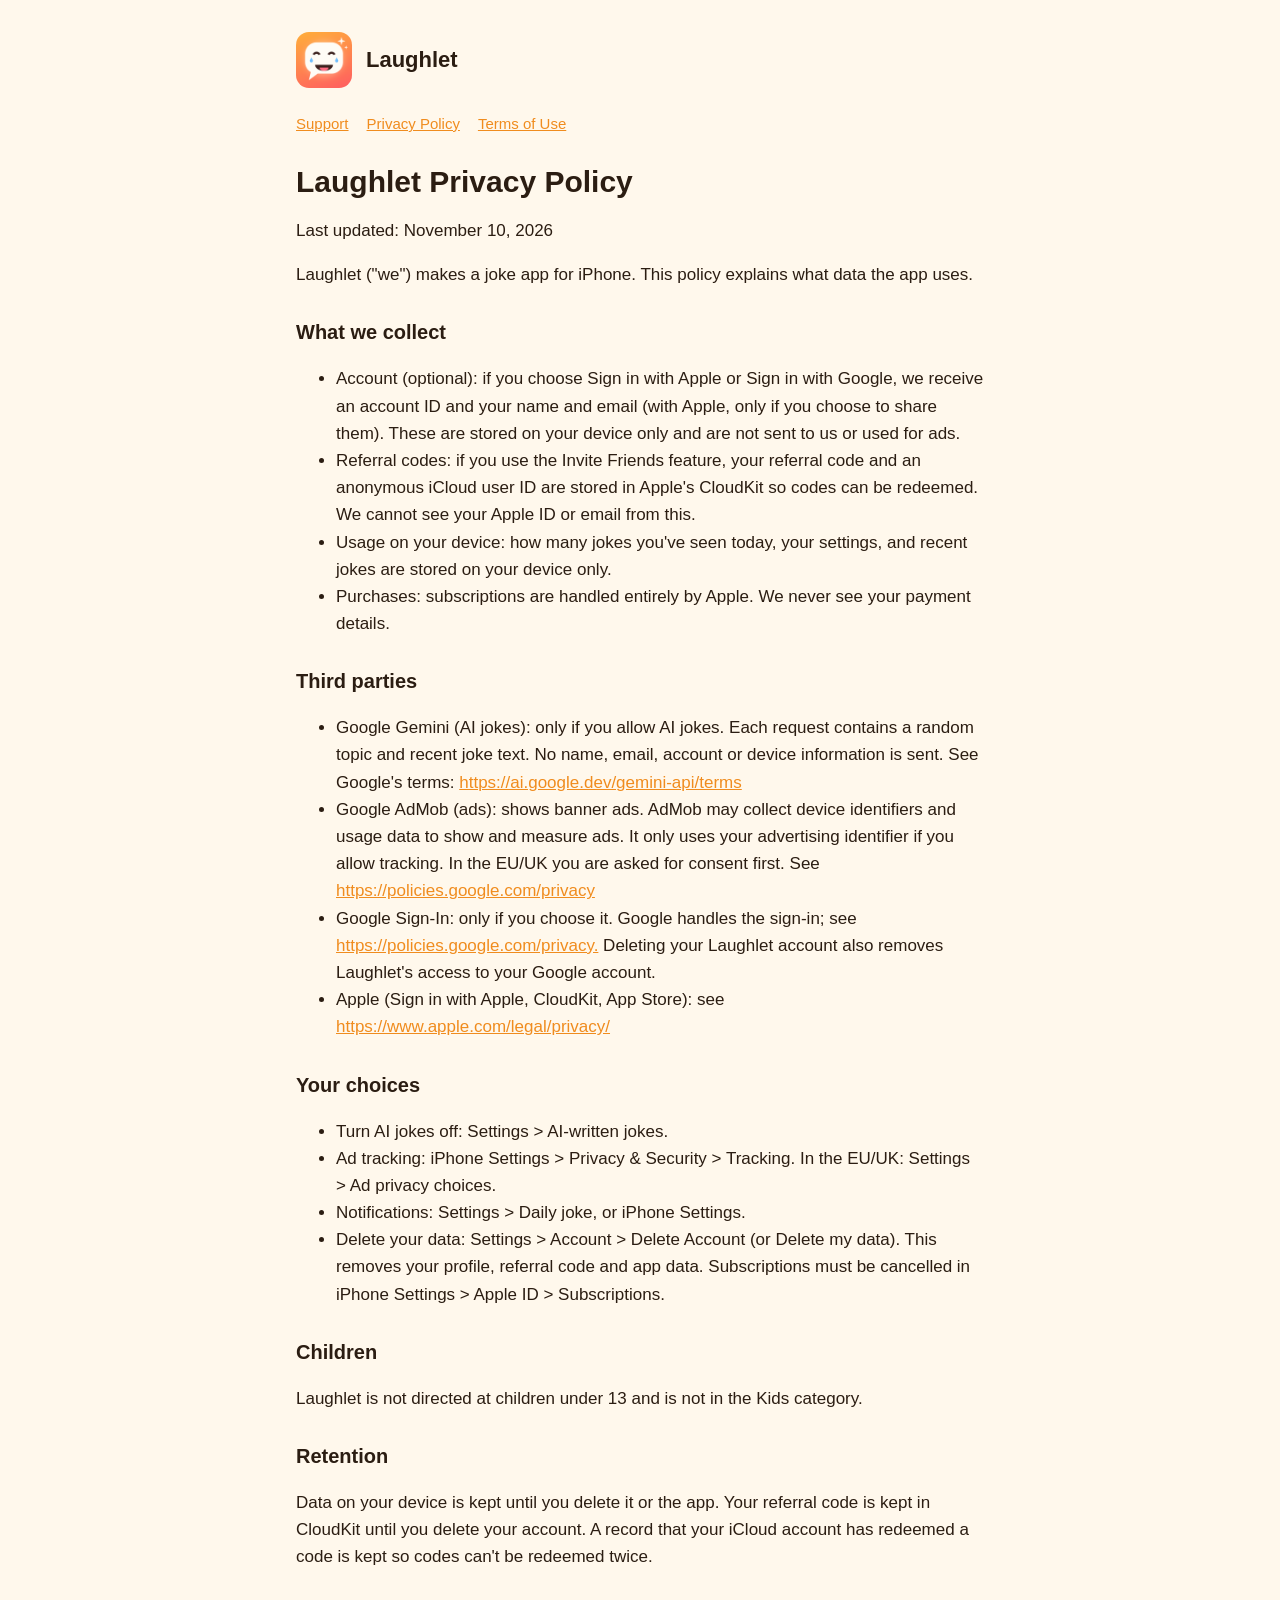
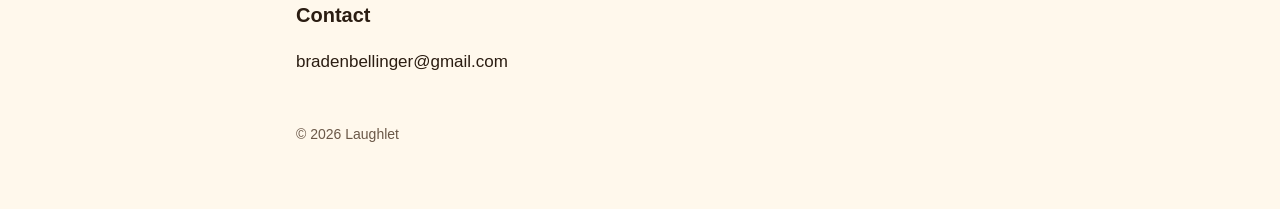
==== privacy.html @ 249e3952 "Add Laughlet website: home, support, privacy, terms Co-Authored-By: Claude Opus 5.5 <noreply@anthrop" ====
<!doctype html>
<html lang="en">
<head>
  <meta charset="utf-8">
  <meta name="viewport" content="width=device-width, initial-scale=1">
  <title>Laughlet Privacy Policy</title>
  <link rel="stylesheet" href="style.css">
</head>
<body>
<main>
  <header><img src="icon.png" alt=""><a href="index.html">Laughlet</a></header>
  <nav><a href="support.html">Support</a><a href="privacy.html">Privacy Policy</a><a href="terms.html">Terms of Use</a></nav>
  <h1>Laughlet Privacy Policy</h1>
  <p>Last updated: November 10, 2026</p>
  <p>Laughlet (&quot;we&quot;) makes a joke app for iPhone. This policy explains what data the app uses.</p>
  <h2>What we collect</h2>
  <ul>
  <li>Account (optional): if you choose Sign in with Apple or Sign in with Google, we receive an account ID and your name and email (with Apple, only if you choose to share them). These are stored on your device only and are not sent to us or used for ads.</li>
  <li>Referral codes: if you use the Invite Friends feature, your referral code and an anonymous iCloud user ID are stored in Apple&#x27;s CloudKit so codes can be redeemed. We cannot see your Apple ID or email from this.</li>
  <li>Usage on your device: how many jokes you&#x27;ve seen today, your settings, and recent jokes are stored on your device only.</li>
  <li>Purchases: subscriptions are handled entirely by Apple. We never see your payment details.</li>
  </ul>
  <h2>Third parties</h2>
  <ul>
  <li>Google Gemini (AI jokes): only if you allow AI jokes. Each request contains a random topic and recent joke text. No name, email, account or device information is sent. See Google&#x27;s terms: <a href="https://ai.google.dev/gemini-api/terms">https://ai.google.dev/gemini-api/terms</a></li>
  <li>Google AdMob (ads): shows banner ads. AdMob may collect device identifiers and usage data to show and measure ads. It only uses your advertising identifier if you allow tracking. In the EU/UK you are asked for consent first. See <a href="https://policies.google.com/privacy">https://policies.google.com/privacy</a></li>
  <li>Google Sign-In: only if you choose it. Google handles the sign-in; see <a href="https://policies.google.com/privacy.">https://policies.google.com/privacy.</a> Deleting your Laughlet account also removes Laughlet&#x27;s access to your Google account.</li>
  <li>Apple (Sign in with Apple, CloudKit, App Store): see <a href="https://www.apple.com/legal/privacy/">https://www.apple.com/legal/privacy/</a></li>
  </ul>
  <h2>Your choices</h2>
  <ul>
  <li>Turn AI jokes off: Settings &gt; AI-written jokes.</li>
  <li>Ad tracking: iPhone Settings &gt; Privacy &amp; Security &gt; Tracking. In the EU/UK: Settings &gt; Ad privacy choices.</li>
  <li>Notifications: Settings &gt; Daily joke, or iPhone Settings.</li>
  <li>Delete your data: Settings &gt; Account &gt; Delete Account (or Delete my data). This removes your profile, referral code and app data. Subscriptions must be cancelled in iPhone Settings &gt; Apple ID &gt; Subscriptions.</li>
  </ul>
  <h2>Children</h2>
  <p>Laughlet is not directed at children under 13 and is not in the Kids category.</p>
  <h2>Retention</h2>
  <p>Data on your device is kept until you delete it or the app. Your referral code is kept in CloudKit until you delete your account. A record that your iCloud account has redeemed a code is kept so codes can&#x27;t be redeemed twice.</p>
  <h2>Contact</h2>
  <p>bradenbellinger@gmail.com</p>
  <footer>© 2026 Laughlet</footer>
</main>
</body>
</html>
---- style.css ----
:root {
  --bg: #fff8ec;
  --text: #2b1d12;
  --muted: #6b5848;
  --accent: #f08c1e;
  --card: #ffffff;
}
@media (prefers-color-scheme: dark) {
  :root { --bg: #1d1712; --text: #f6ede4; --muted: #b9a898; --accent: #ffa64a; --card: #2a221b; }
}
* { box-sizing: border-box; }
body {
  margin: 0;
  background: var(--bg);
  color: var(--text);
  font: 17px/1.6 -apple-system, BlinkMacSystemFont, "Segoe UI", Roboto, Helvetica, Arial, sans-serif;
}
main { max-width: 720px; margin: 0 auto; padding: 32px 16px 64px; }
header { display: flex; align-items: center; gap: 14px; margin-bottom: 24px; }
header img { width: 56px; height: 56px; border-radius: 13px; }
header a { color: inherit; text-decoration: none; font-weight: 700; font-size: 22px; }
nav { display: flex; gap: 18px; flex-wrap: wrap; margin-bottom: 28px; font-size: 15px; }
a { color: var(--accent); }
h1 { font-size: 30px; line-height: 1.2; margin: 0 0 8px; }
h2 { font-size: 20px; margin: 28px 0 8px; }
.muted { color: var(--muted); font-size: 15px; }
.card { background: var(--card); border-radius: 16px; padding: 20px; margin: 20px 0; }
footer { margin-top: 48px; color: var(--muted); font-size: 14px; }
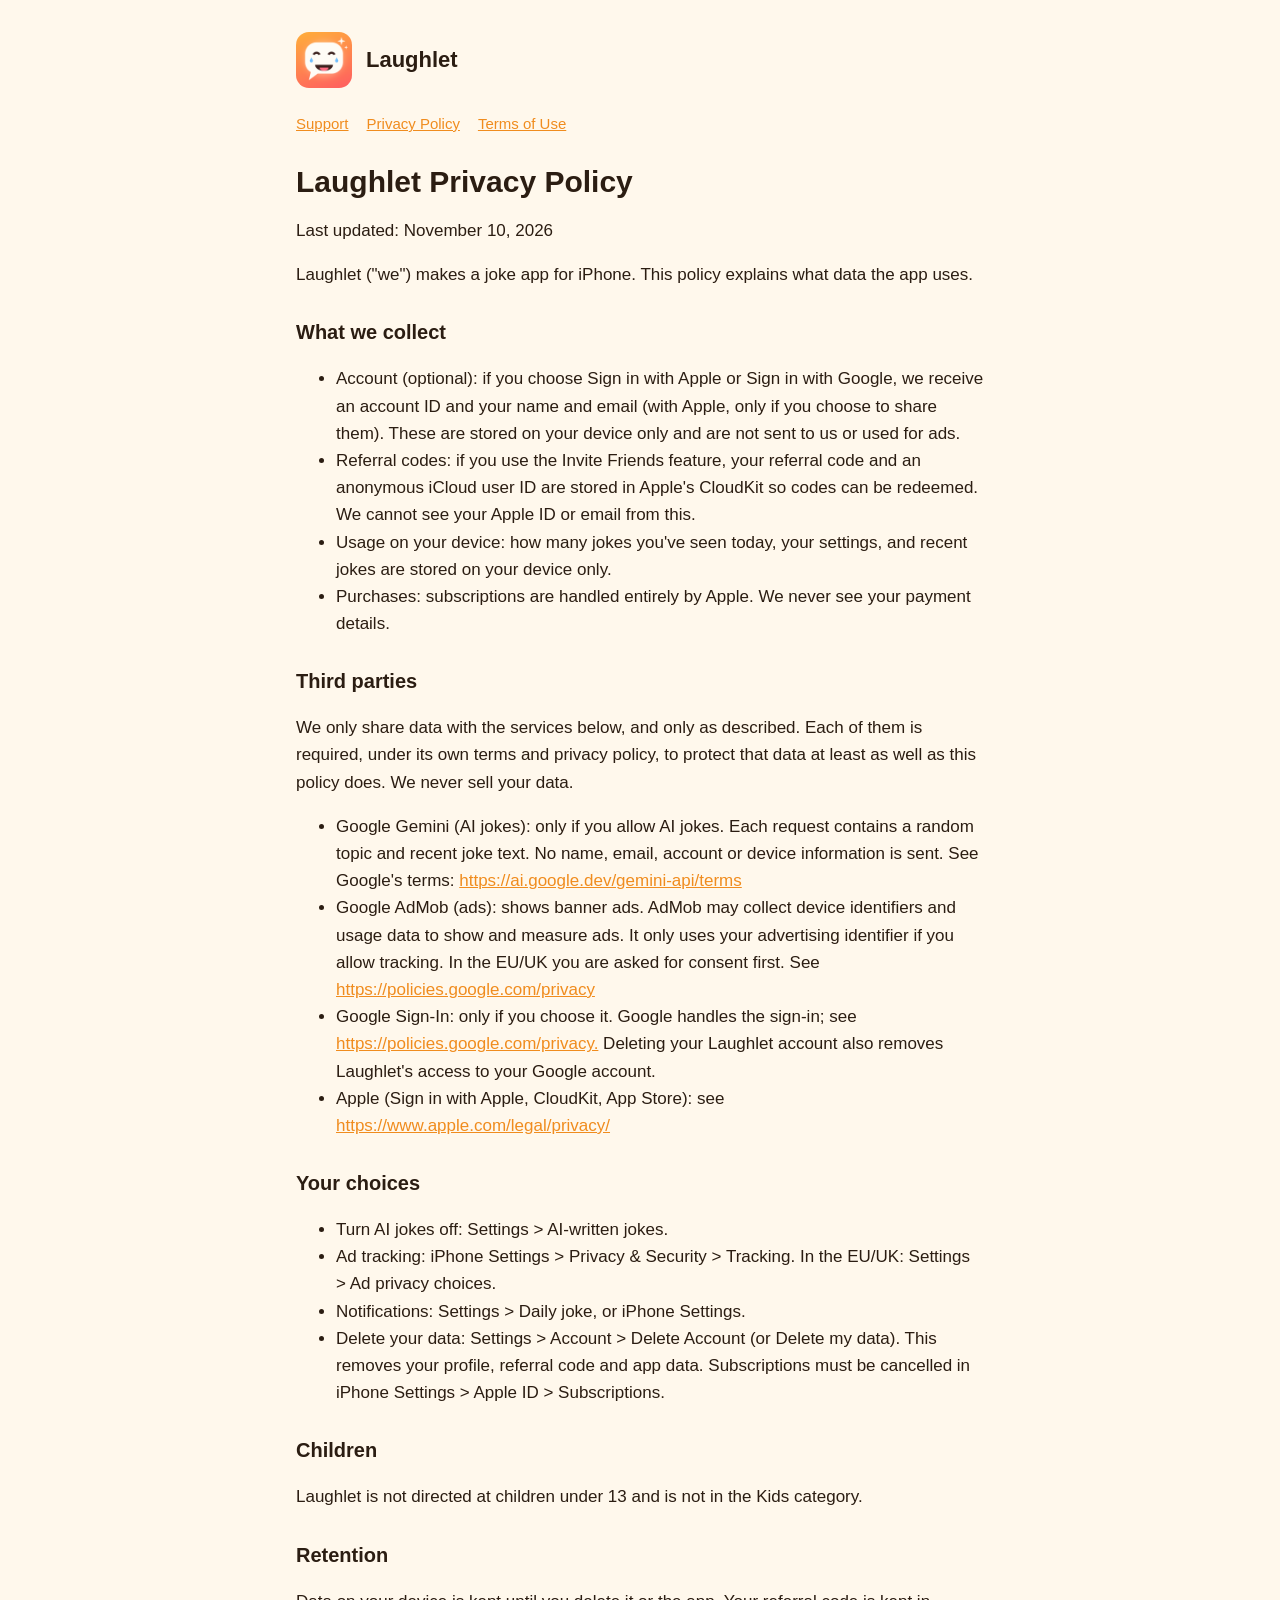
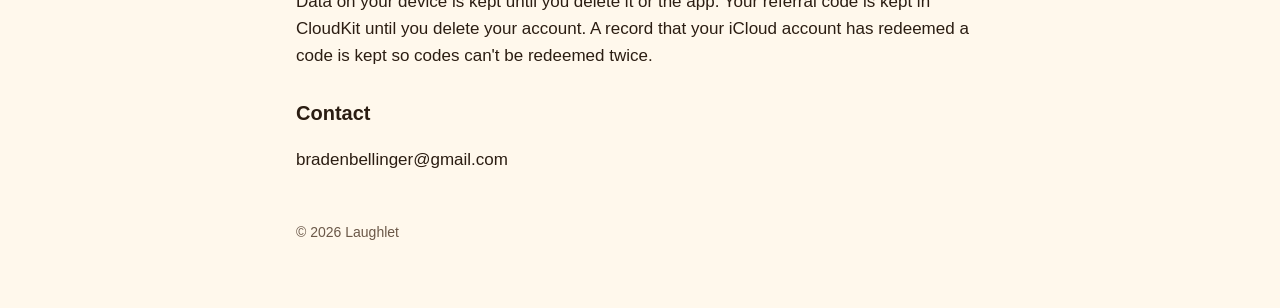
==== commit b2837eb5: "Privacy policy: third-party protection statement Co-Authored-By: Claude Opus 5.5 <noreply@anthropic." ====
--- a/privacy.html
+++ b/privacy.html
@@ -21,6 +21,7 @@
   <li>Purchases: subscriptions are handled entirely by Apple. We never see your payment details.</li>
   </ul>
   <h2>Third parties</h2>
+  <p>We only share data with the services below, and only as described. Each of them is required, under its own terms and privacy policy, to protect that data at least as well as this policy does. We never sell your data.</p>
   <ul>
   <li>Google Gemini (AI jokes): only if you allow AI jokes. Each request contains a random topic and recent joke text. No name, email, account or device information is sent. See Google&#x27;s terms: <a href="https://ai.google.dev/gemini-api/terms">https://ai.google.dev/gemini-api/terms</a></li>
   <li>Google AdMob (ads): shows banner ads. AdMob may collect device identifiers and usage data to show and measure ads. It only uses your advertising identifier if you allow tracking. In the EU/UK you are asked for consent first. See <a href="https://policies.google.com/privacy">https://policies.google.com/privacy</a></li>
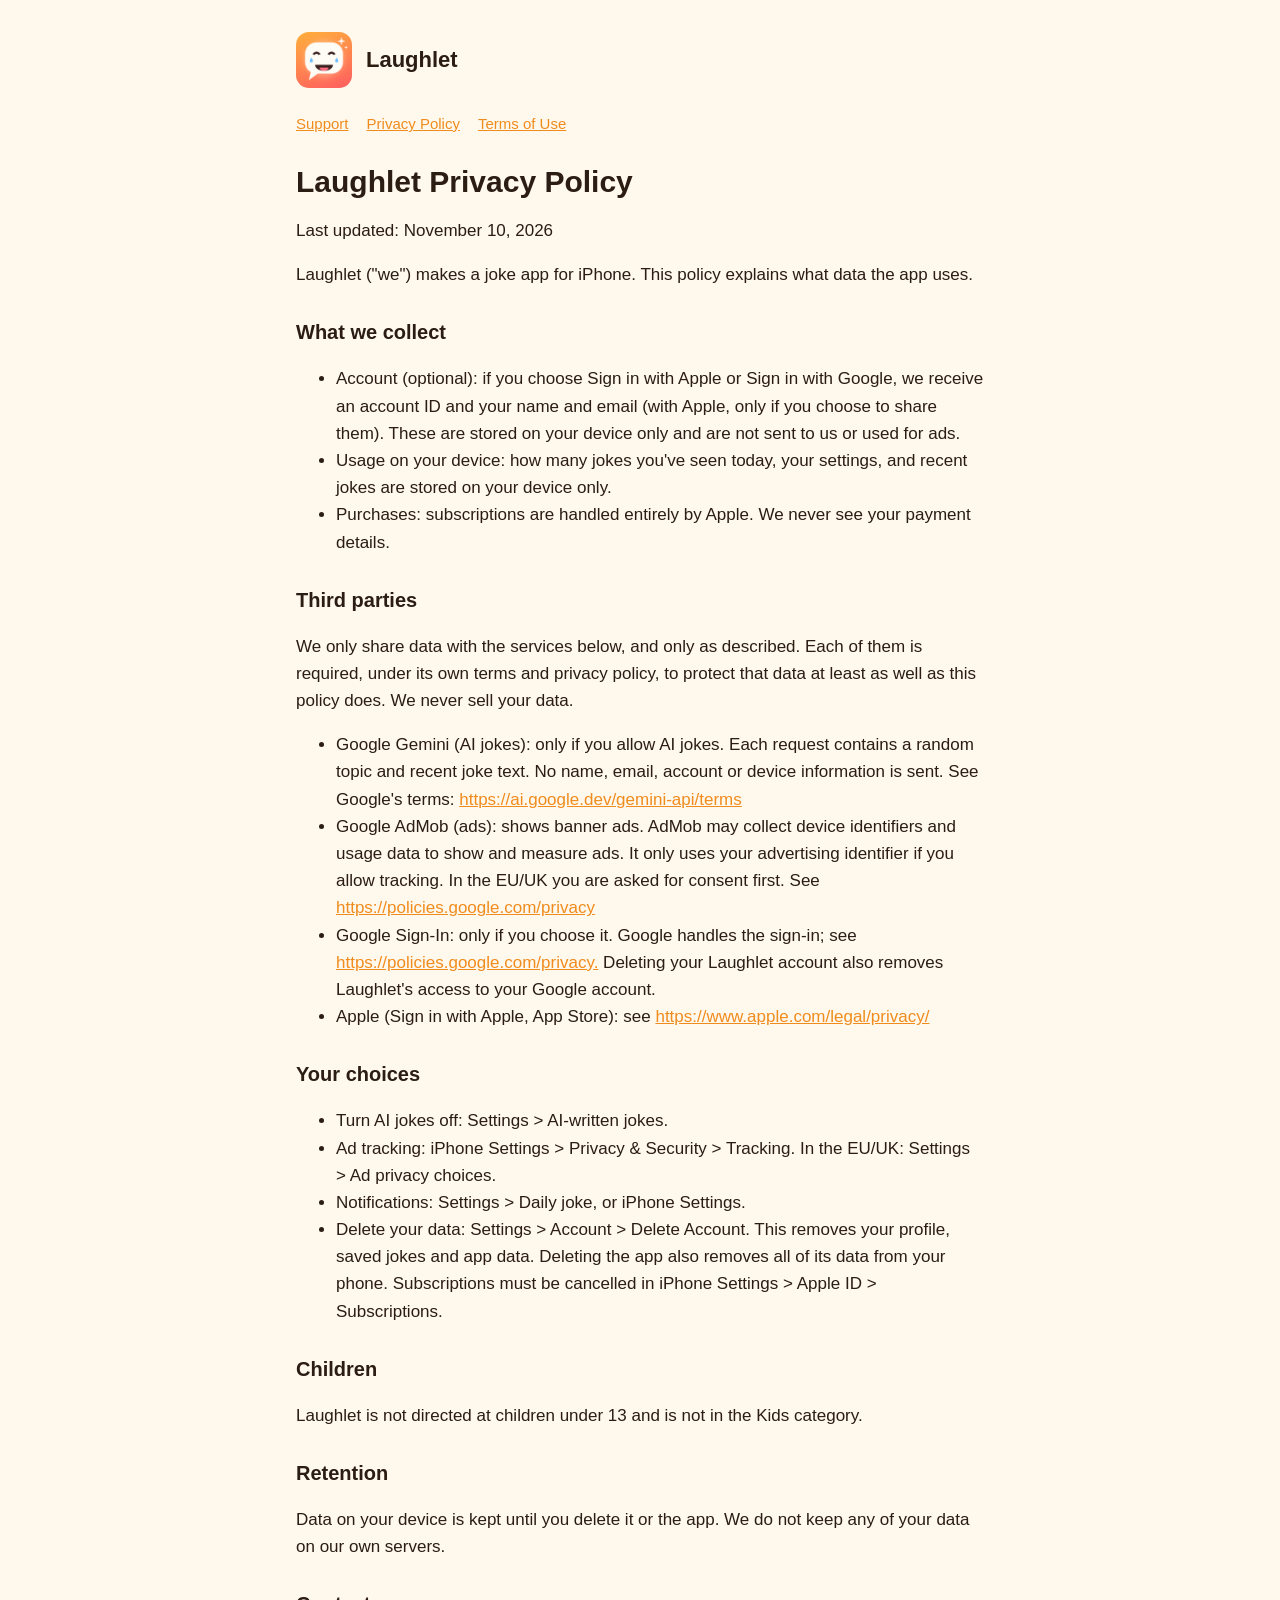
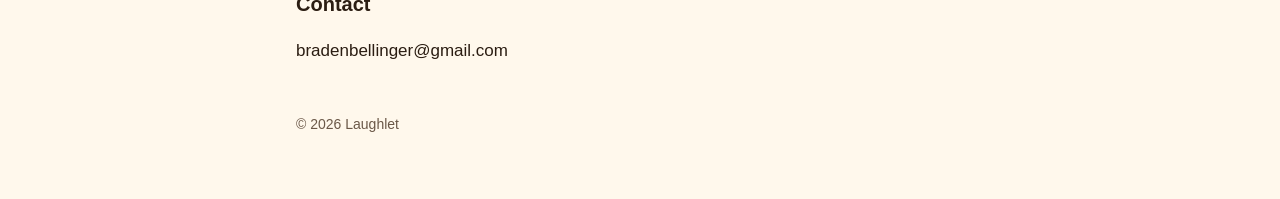
==== commit 361d3178: "Remove referral program from website Co-Authored-By: Claude Opus 5.5 <noreply@anthropic.com> Claude-" ====
--- a/privacy.html
+++ b/privacy.html
@@ -16,7 +16,6 @@
   <h2>What we collect</h2>
   <ul>
   <li>Account (optional): if you choose Sign in with Apple or Sign in with Google, we receive an account ID and your name and email (with Apple, only if you choose to share them). These are stored on your device only and are not sent to us or used for ads.</li>
-  <li>Referral codes: if you use the Invite Friends feature, your referral code and an anonymous iCloud user ID are stored in Apple&#x27;s CloudKit so codes can be redeemed. We cannot see your Apple ID or email from this.</li>
   <li>Usage on your device: how many jokes you&#x27;ve seen today, your settings, and recent jokes are stored on your device only.</li>
   <li>Purchases: subscriptions are handled entirely by Apple. We never see your payment details.</li>
   </ul>
@@ -26,19 +25,19 @@
   <li>Google Gemini (AI jokes): only if you allow AI jokes. Each request contains a random topic and recent joke text. No name, email, account or device information is sent. See Google&#x27;s terms: <a href="https://ai.google.dev/gemini-api/terms">https://ai.google.dev/gemini-api/terms</a></li>
   <li>Google AdMob (ads): shows banner ads. AdMob may collect device identifiers and usage data to show and measure ads. It only uses your advertising identifier if you allow tracking. In the EU/UK you are asked for consent first. See <a href="https://policies.google.com/privacy">https://policies.google.com/privacy</a></li>
   <li>Google Sign-In: only if you choose it. Google handles the sign-in; see <a href="https://policies.google.com/privacy.">https://policies.google.com/privacy.</a> Deleting your Laughlet account also removes Laughlet&#x27;s access to your Google account.</li>
-  <li>Apple (Sign in with Apple, CloudKit, App Store): see <a href="https://www.apple.com/legal/privacy/">https://www.apple.com/legal/privacy/</a></li>
+  <li>Apple (Sign in with Apple, App Store): see <a href="https://www.apple.com/legal/privacy/">https://www.apple.com/legal/privacy/</a></li>
   </ul>
   <h2>Your choices</h2>
   <ul>
   <li>Turn AI jokes off: Settings &gt; AI-written jokes.</li>
   <li>Ad tracking: iPhone Settings &gt; Privacy &amp; Security &gt; Tracking. In the EU/UK: Settings &gt; Ad privacy choices.</li>
   <li>Notifications: Settings &gt; Daily joke, or iPhone Settings.</li>
-  <li>Delete your data: Settings &gt; Account &gt; Delete Account (or Delete my data). This removes your profile, referral code and app data. Subscriptions must be cancelled in iPhone Settings &gt; Apple ID &gt; Subscriptions.</li>
+  <li>Delete your data: Settings &gt; Account &gt; Delete Account. This removes your profile, saved jokes and app data. Deleting the app also removes all of its data from your phone. Subscriptions must be cancelled in iPhone Settings &gt; Apple ID &gt; Subscriptions.</li>
   </ul>
   <h2>Children</h2>
   <p>Laughlet is not directed at children under 13 and is not in the Kids category.</p>
   <h2>Retention</h2>
-  <p>Data on your device is kept until you delete it or the app. Your referral code is kept in CloudKit until you delete your account. A record that your iCloud account has redeemed a code is kept so codes can&#x27;t be redeemed twice.</p>
+  <p>Data on your device is kept until you delete it or the app. We do not keep any of your data on our own servers.</p>
   <h2>Contact</h2>
   <p>bradenbellinger@gmail.com</p>
   <footer>© 2026 Laughlet</footer>
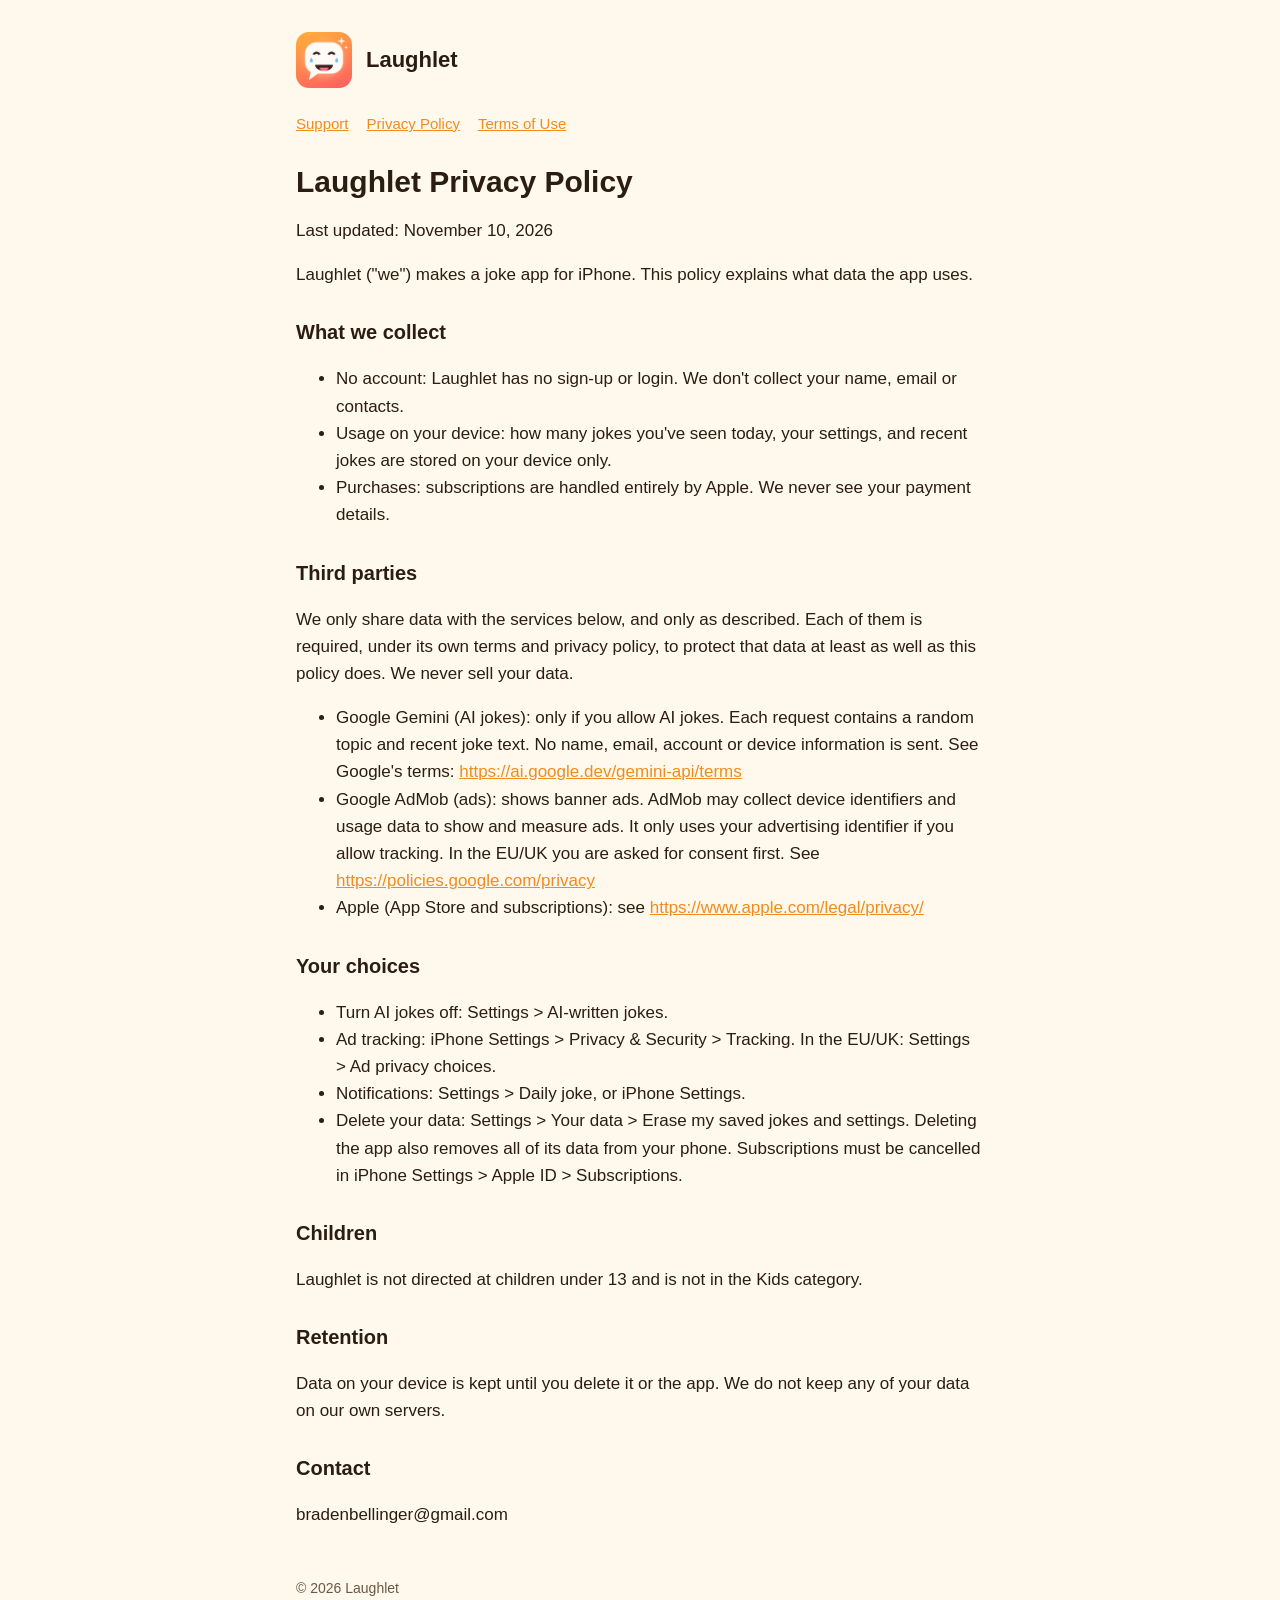
==== commit 7d89f1cf: "No login: update privacy policy and support FAQ Co-Authored-By: Claude Opus 5.5 <noreply@anthropic.c" ====
--- a/privacy.html
+++ b/privacy.html
@@ -15,7 +15,7 @@
   <p>Laughlet (&quot;we&quot;) makes a joke app for iPhone. This policy explains what data the app uses.</p>
   <h2>What we collect</h2>
   <ul>
-  <li>Account (optional): if you choose Sign in with Apple or Sign in with Google, we receive an account ID and your name and email (with Apple, only if you choose to share them). These are stored on your device only and are not sent to us or used for ads.</li>
+  <li>No account: Laughlet has no sign-up or login. We don&#x27;t collect your name, email or contacts.</li>
   <li>Usage on your device: how many jokes you&#x27;ve seen today, your settings, and recent jokes are stored on your device only.</li>
   <li>Purchases: subscriptions are handled entirely by Apple. We never see your payment details.</li>
   </ul>
@@ -24,15 +24,14 @@
   <ul>
   <li>Google Gemini (AI jokes): only if you allow AI jokes. Each request contains a random topic and recent joke text. No name, email, account or device information is sent. See Google&#x27;s terms: <a href="https://ai.google.dev/gemini-api/terms">https://ai.google.dev/gemini-api/terms</a></li>
   <li>Google AdMob (ads): shows banner ads. AdMob may collect device identifiers and usage data to show and measure ads. It only uses your advertising identifier if you allow tracking. In the EU/UK you are asked for consent first. See <a href="https://policies.google.com/privacy">https://policies.google.com/privacy</a></li>
-  <li>Google Sign-In: only if you choose it. Google handles the sign-in; see <a href="https://policies.google.com/privacy.">https://policies.google.com/privacy.</a> Deleting your Laughlet account also removes Laughlet&#x27;s access to your Google account.</li>
-  <li>Apple (Sign in with Apple, App Store): see <a href="https://www.apple.com/legal/privacy/">https://www.apple.com/legal/privacy/</a></li>
+  <li>Apple (App Store and subscriptions): see <a href="https://www.apple.com/legal/privacy/">https://www.apple.com/legal/privacy/</a></li>
   </ul>
   <h2>Your choices</h2>
   <ul>
   <li>Turn AI jokes off: Settings &gt; AI-written jokes.</li>
   <li>Ad tracking: iPhone Settings &gt; Privacy &amp; Security &gt; Tracking. In the EU/UK: Settings &gt; Ad privacy choices.</li>
   <li>Notifications: Settings &gt; Daily joke, or iPhone Settings.</li>
-  <li>Delete your data: Settings &gt; Account &gt; Delete Account. This removes your profile, saved jokes and app data. Deleting the app also removes all of its data from your phone. Subscriptions must be cancelled in iPhone Settings &gt; Apple ID &gt; Subscriptions.</li>
+  <li>Delete your data: Settings &gt; Your data &gt; Erase my saved jokes and settings. Deleting the app also removes all of its data from your phone. Subscriptions must be cancelled in iPhone Settings &gt; Apple ID &gt; Subscriptions.</li>
   </ul>
   <h2>Children</h2>
   <p>Laughlet is not directed at children under 13 and is not in the Kids category.</p>
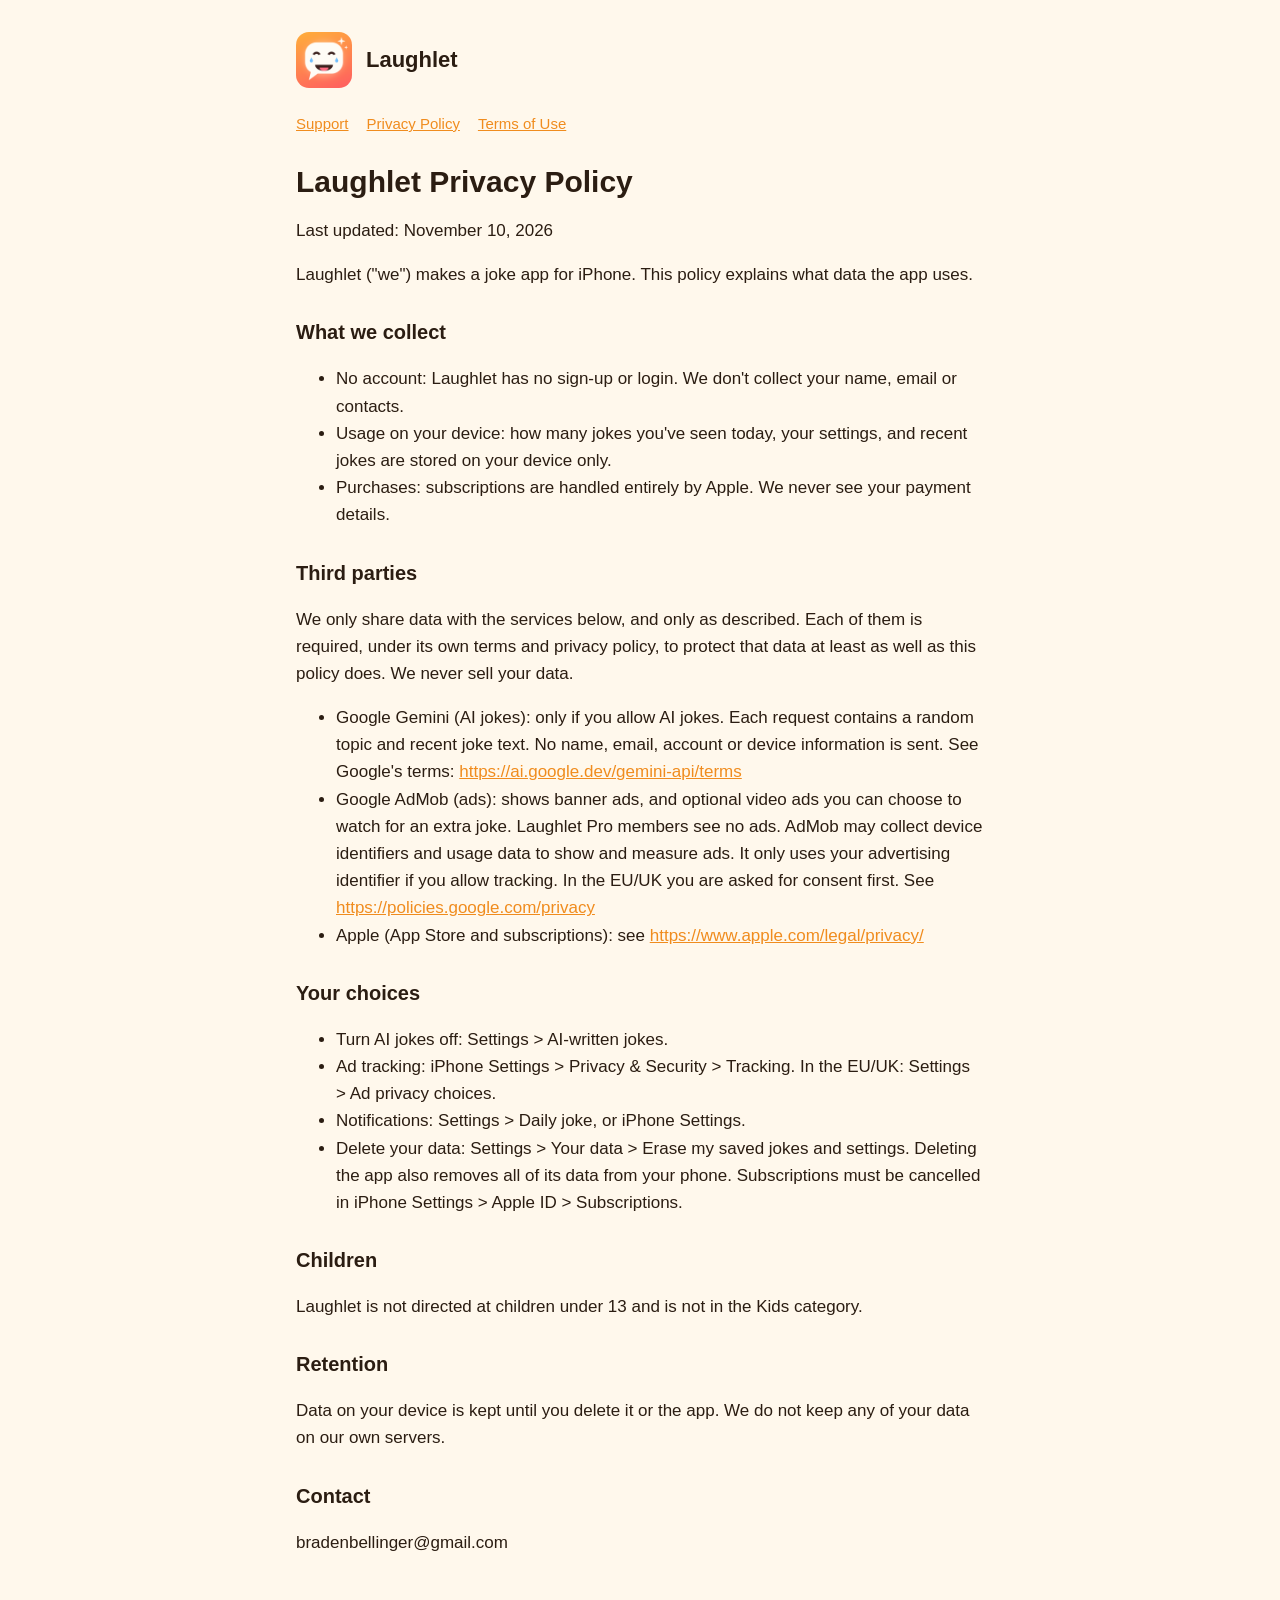
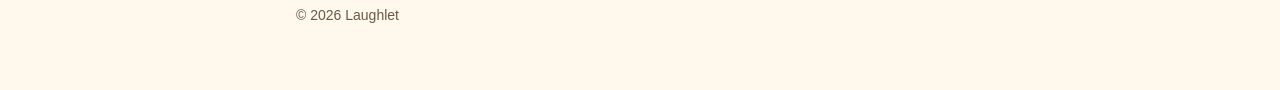
==== commit a473de51: "Update: Pro = 30 jokes + no ads; optional rewarded ads Co-Authored-By: Claude Opus 5.5 <noreply@anth" ====
--- a/privacy.html
+++ b/privacy.html
@@ -23,7 +23,7 @@
   <p>We only share data with the services below, and only as described. Each of them is required, under its own terms and privacy policy, to protect that data at least as well as this policy does. We never sell your data.</p>
   <ul>
   <li>Google Gemini (AI jokes): only if you allow AI jokes. Each request contains a random topic and recent joke text. No name, email, account or device information is sent. See Google&#x27;s terms: <a href="https://ai.google.dev/gemini-api/terms">https://ai.google.dev/gemini-api/terms</a></li>
-  <li>Google AdMob (ads): shows banner ads. AdMob may collect device identifiers and usage data to show and measure ads. It only uses your advertising identifier if you allow tracking. In the EU/UK you are asked for consent first. See <a href="https://policies.google.com/privacy">https://policies.google.com/privacy</a></li>
+  <li>Google AdMob (ads): shows banner ads, and optional video ads you can choose to watch for an extra joke. Laughlet Pro members see no ads. AdMob may collect device identifiers and usage data to show and measure ads. It only uses your advertising identifier if you allow tracking. In the EU/UK you are asked for consent first. See <a href="https://policies.google.com/privacy">https://policies.google.com/privacy</a></li>
   <li>Apple (App Store and subscriptions): see <a href="https://www.apple.com/legal/privacy/">https://www.apple.com/legal/privacy/</a></li>
   </ul>
   <h2>Your choices</h2>
